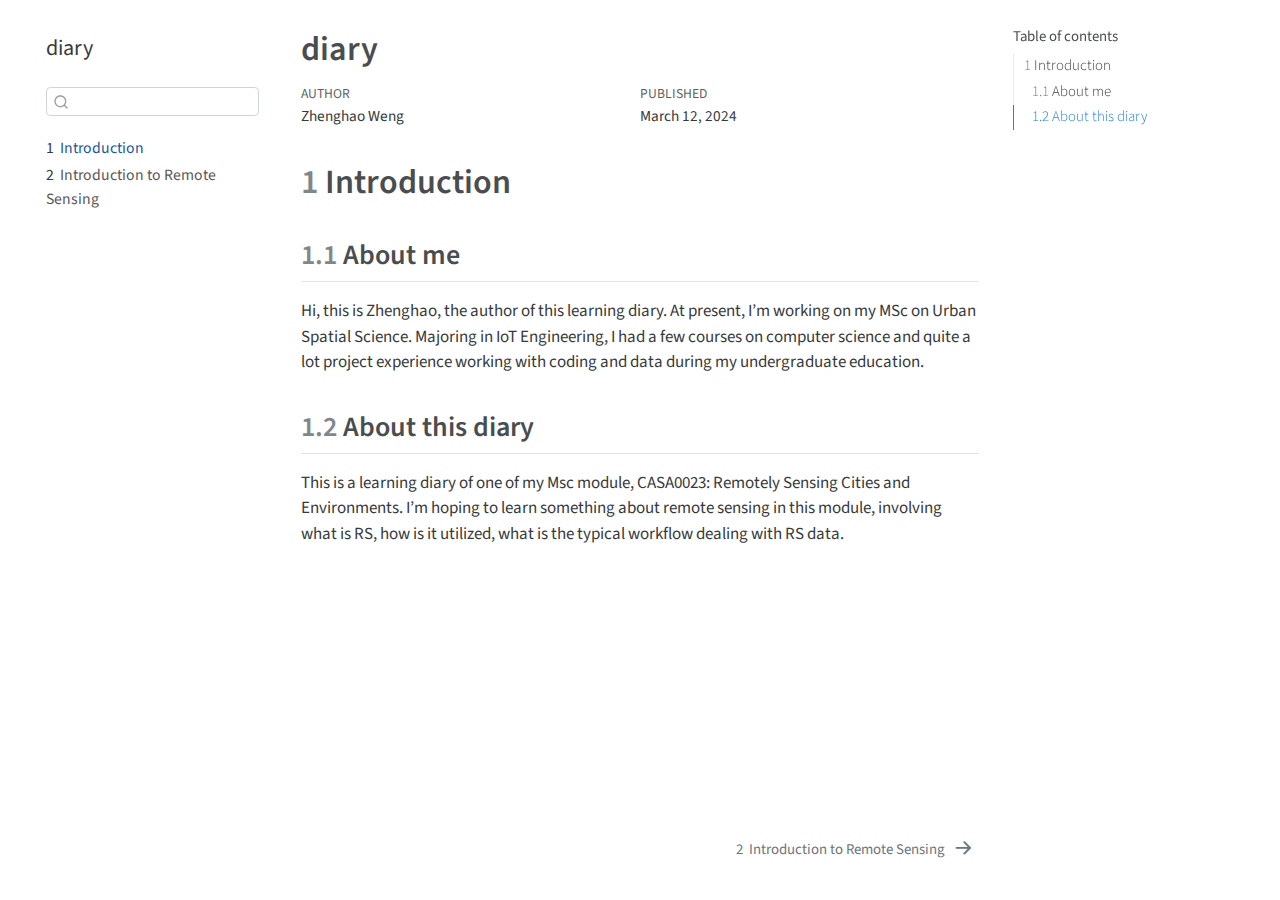
==== docs/index.html @ e33f3f0a "render" ====
<!DOCTYPE html>
<html xmlns="http://www.w3.org/1999/xhtml" lang="en" xml:lang="en"><head>

<meta charset="utf-8">
<meta name="generator" content="quarto-1.3.450">

<meta name="viewport" content="width=device-width, initial-scale=1.0, user-scalable=yes">

<meta name="author" content="Zhenghao Weng">
<meta name="dcterms.date" content="2024-03-12">

<title>diary</title>
<style>
code{white-space: pre-wrap;}
span.smallcaps{font-variant: small-caps;}
div.columns{display: flex; gap: min(4vw, 1.5em);}
div.column{flex: auto; overflow-x: auto;}
div.hanging-indent{margin-left: 1.5em; text-indent: -1.5em;}
ul.task-list{list-style: none;}
ul.task-list li input[type="checkbox"] {
  width: 0.8em;
  margin: 0 0.8em 0.2em -1em; /* quarto-specific, see https://github.com/quarto-dev/quarto-cli/issues/4556 */ 
  vertical-align: middle;
}
</style>


<script src="site_libs/quarto-nav/quarto-nav.js"></script>
<script src="site_libs/quarto-nav/headroom.min.js"></script>
<script src="site_libs/clipboard/clipboard.min.js"></script>
<script src="site_libs/quarto-search/autocomplete.umd.js"></script>
<script src="site_libs/quarto-search/fuse.min.js"></script>
<script src="site_libs/quarto-search/quarto-search.js"></script>
<meta name="quarto:offset" content="./">
<link href="./week1_Introduction.html" rel="next">
<script src="site_libs/quarto-html/quarto.js"></script>
<script src="site_libs/quarto-html/popper.min.js"></script>
<script src="site_libs/quarto-html/tippy.umd.min.js"></script>
<script src="site_libs/quarto-html/anchor.min.js"></script>
<link href="site_libs/quarto-html/tippy.css" rel="stylesheet">
<link href="site_libs/quarto-html/quarto-syntax-highlighting.css" rel="stylesheet" id="quarto-text-highlighting-styles">
<script src="site_libs/bootstrap/bootstrap.min.js"></script>
<link href="site_libs/bootstrap/bootstrap-icons.css" rel="stylesheet">
<link href="site_libs/bootstrap/bootstrap.min.css" rel="stylesheet" id="quarto-bootstrap" data-mode="light">
<script id="quarto-search-options" type="application/json">{
  "location": "sidebar",
  "copy-button": false,
  "collapse-after": 3,
  "panel-placement": "start",
  "type": "textbox",
  "limit": 20,
  "language": {
    "search-no-results-text": "No results",
    "search-matching-documents-text": "matching documents",
    "search-copy-link-title": "Copy link to search",
    "search-hide-matches-text": "Hide additional matches",
    "search-more-match-text": "more match in this document",
    "search-more-matches-text": "more matches in this document",
    "search-clear-button-title": "Clear",
    "search-detached-cancel-button-title": "Cancel",
    "search-submit-button-title": "Submit",
    "search-label": "Search"
  }
}</script>


</head>

<body class="nav-sidebar floating">

<div id="quarto-search-results"></div>
  <header id="quarto-header" class="headroom fixed-top">
  <nav class="quarto-secondary-nav">
    <div class="container-fluid d-flex">
      <button type="button" class="quarto-btn-toggle btn" data-bs-toggle="collapse" data-bs-target="#quarto-sidebar,#quarto-sidebar-glass" aria-controls="quarto-sidebar" aria-expanded="false" aria-label="Toggle sidebar navigation" onclick="if (window.quartoToggleHeadroom) { window.quartoToggleHeadroom(); }">
        <i class="bi bi-layout-text-sidebar-reverse"></i>
      </button>
      <nav class="quarto-page-breadcrumbs" aria-label="breadcrumb"><ol class="breadcrumb"><li class="breadcrumb-item"><a href="./index.html"><span class="chapter-number">1</span>&nbsp; <span class="chapter-title">Introduction</span></a></li></ol></nav>
      <a class="flex-grow-1" role="button" data-bs-toggle="collapse" data-bs-target="#quarto-sidebar,#quarto-sidebar-glass" aria-controls="quarto-sidebar" aria-expanded="false" aria-label="Toggle sidebar navigation" onclick="if (window.quartoToggleHeadroom) { window.quartoToggleHeadroom(); }">      
      </a>
      <button type="button" class="btn quarto-search-button" aria-label="" onclick="window.quartoOpenSearch();">
        <i class="bi bi-search"></i>
      </button>
    </div>
  </nav>
</header>
<!-- content -->
<div id="quarto-content" class="quarto-container page-columns page-rows-contents page-layout-article">
<!-- sidebar -->
  <nav id="quarto-sidebar" class="sidebar collapse collapse-horizontal sidebar-navigation floating overflow-auto">
    <div class="pt-lg-2 mt-2 text-left sidebar-header">
    <div class="sidebar-title mb-0 py-0">
      <a href="./">diary</a> 
    </div>
      </div>
        <div class="mt-2 flex-shrink-0 align-items-center">
        <div class="sidebar-search">
        <div id="quarto-search" class="" title="Search"></div>
        </div>
        </div>
    <div class="sidebar-menu-container"> 
    <ul class="list-unstyled mt-1">
        <li class="sidebar-item">
  <div class="sidebar-item-container"> 
  <a href="./index.html" class="sidebar-item-text sidebar-link active">
 <span class="menu-text"><span class="chapter-number">1</span>&nbsp; <span class="chapter-title">Introduction</span></span></a>
  </div>
</li>
        <li class="sidebar-item">
  <div class="sidebar-item-container"> 
  <a href="./week1_Introduction.html" class="sidebar-item-text sidebar-link">
 <span class="menu-text"><span class="chapter-number">2</span>&nbsp; <span class="chapter-title">Introduction to Remote Sensing</span></span></a>
  </div>
</li>
    </ul>
    </div>
</nav>
<div id="quarto-sidebar-glass" data-bs-toggle="collapse" data-bs-target="#quarto-sidebar,#quarto-sidebar-glass"></div>
<!-- margin-sidebar -->
    <div id="quarto-margin-sidebar" class="sidebar margin-sidebar">
        <nav id="TOC" role="doc-toc" class="toc-active">
    <h2 id="toc-title">Table of contents</h2>
   
  <ul>
  <li><a href="#introduction" id="toc-introduction" class="nav-link active" data-scroll-target="#introduction"><span class="header-section-number">1</span> Introduction</a>
  <ul class="collapse">
  <li><a href="#about-me" id="toc-about-me" class="nav-link" data-scroll-target="#about-me"><span class="header-section-number">1.1</span> About me</a></li>
  <li><a href="#about-this-diary" id="toc-about-this-diary" class="nav-link" data-scroll-target="#about-this-diary"><span class="header-section-number">1.2</span> About this diary</a></li>
  </ul></li>
  </ul>
</nav>
    </div>
<!-- main -->
<main class="content" id="quarto-document-content">

<header id="title-block-header" class="quarto-title-block default">
<div class="quarto-title">
<h1 class="title">diary</h1>
</div>



<div class="quarto-title-meta">

    <div>
    <div class="quarto-title-meta-heading">Author</div>
    <div class="quarto-title-meta-contents">
             <p>Zhenghao Weng </p>
          </div>
  </div>
    
    <div>
    <div class="quarto-title-meta-heading">Published</div>
    <div class="quarto-title-meta-contents">
      <p class="date">March 12, 2024</p>
    </div>
  </div>
  
    
  </div>
  

</header>

<section id="introduction" class="level1" data-number="1">
<h1 data-number="1"><span class="header-section-number">1</span> Introduction</h1>
<section id="about-me" class="level2" data-number="1.1">
<h2 data-number="1.1" class="anchored" data-anchor-id="about-me"><span class="header-section-number">1.1</span> About me</h2>
<p>Hi, this is Zhenghao, the author of this learning diary. At present, I’m working on my MSc on Urban Spatial Science. Majoring in IoT Engineering, I had a few courses on computer science and quite a lot project experience working with coding and data during my undergraduate education.</p>
</section>
<section id="about-this-diary" class="level2" data-number="1.2">
<h2 data-number="1.2" class="anchored" data-anchor-id="about-this-diary"><span class="header-section-number">1.2</span> About this diary</h2>
<p>This is a learning diary of one of my Msc module, CASA0023: Remotely Sensing Cities and Environments. I’m hoping to learn something about remote sensing in this module, involving what is RS, how is it utilized, what is the typical workflow dealing with RS data.</p>


</section>
</section>

</main> <!-- /main -->
<script id="quarto-html-after-body" type="application/javascript">
window.document.addEventListener("DOMContentLoaded", function (event) {
  const toggleBodyColorMode = (bsSheetEl) => {
    const mode = bsSheetEl.getAttribute("data-mode");
    const bodyEl = window.document.querySelector("body");
    if (mode === "dark") {
      bodyEl.classList.add("quarto-dark");
      bodyEl.classList.remove("quarto-light");
    } else {
      bodyEl.classList.add("quarto-light");
      bodyEl.classList.remove("quarto-dark");
    }
  }
  const toggleBodyColorPrimary = () => {
    const bsSheetEl = window.document.querySelector("link#quarto-bootstrap");
    if (bsSheetEl) {
      toggleBodyColorMode(bsSheetEl);
    }
  }
  toggleBodyColorPrimary();  
  const icon = "";
  const anchorJS = new window.AnchorJS();
  anchorJS.options = {
    placement: 'right',
    icon: icon
  };
  anchorJS.add('.anchored');
  const isCodeAnnotation = (el) => {
    for (const clz of el.classList) {
      if (clz.startsWith('code-annotation-')) {                     
        return true;
      }
    }
    return false;
  }
  const clipboard = new window.ClipboardJS('.code-copy-button', {
    text: function(trigger) {
      const codeEl = trigger.previousElementSibling.cloneNode(true);
      for (const childEl of codeEl.children) {
        if (isCodeAnnotation(childEl)) {
          childEl.remove();
        }
      }
      return codeEl.innerText;
    }
  });
  clipboard.on('success', function(e) {
    // button target
    const button = e.trigger;
    // don't keep focus
    button.blur();
    // flash "checked"
    button.classList.add('code-copy-button-checked');
    var currentTitle = button.getAttribute("title");
    button.setAttribute("title", "Copied!");
    let tooltip;
    if (window.bootstrap) {
      button.setAttribute("data-bs-toggle", "tooltip");
      button.setAttribute("data-bs-placement", "left");
      button.setAttribute("data-bs-title", "Copied!");
      tooltip = new bootstrap.Tooltip(button, 
        { trigger: "manual", 
          customClass: "code-copy-button-tooltip",
          offset: [0, -8]});
      tooltip.show();    
    }
    setTimeout(function() {
      if (tooltip) {
        tooltip.hide();
        button.removeAttribute("data-bs-title");
        button.removeAttribute("data-bs-toggle");
        button.removeAttribute("data-bs-placement");
      }
      button.setAttribute("title", currentTitle);
      button.classList.remove('code-copy-button-checked');
    }, 1000);
    // clear code selection
    e.clearSelection();
  });
  function tippyHover(el, contentFn) {
    const config = {
      allowHTML: true,
      content: contentFn,
      maxWidth: 500,
      delay: 100,
      arrow: false,
      appendTo: function(el) {
          return el.parentElement;
      },
      interactive: true,
      interactiveBorder: 10,
      theme: 'quarto',
      placement: 'bottom-start'
    };
    window.tippy(el, config); 
  }
  const noterefs = window.document.querySelectorAll('a[role="doc-noteref"]');
  for (var i=0; i<noterefs.length; i++) {
    const ref = noterefs[i];
    tippyHover(ref, function() {
      // use id or data attribute instead here
      let href = ref.getAttribute('data-footnote-href') || ref.getAttribute('href');
      try { href = new URL(href).hash; } catch {}
      const id = href.replace(/^#\/?/, "");
      const note = window.document.getElementById(id);
      return note.innerHTML;
    });
  }
      let selectedAnnoteEl;
      const selectorForAnnotation = ( cell, annotation) => {
        let cellAttr = 'data-code-cell="' + cell + '"';
        let lineAttr = 'data-code-annotation="' +  annotation + '"';
        const selector = 'span[' + cellAttr + '][' + lineAttr + ']';
        return selector;
      }
      const selectCodeLines = (annoteEl) => {
        const doc = window.document;
        const targetCell = annoteEl.getAttribute("data-target-cell");
        const targetAnnotation = annoteEl.getAttribute("data-target-annotation");
        const annoteSpan = window.document.querySelector(selectorForAnnotation(targetCell, targetAnnotation));
        const lines = annoteSpan.getAttribute("data-code-lines").split(",");
        const lineIds = lines.map((line) => {
          return targetCell + "-" + line;
        })
        let top = null;
        let height = null;
        let parent = null;
        if (lineIds.length > 0) {
            //compute the position of the single el (top and bottom and make a div)
            const el = window.document.getElementById(lineIds[0]);
            top = el.offsetTop;
            height = el.offsetHeight;
            parent = el.parentElement.parentElement;
          if (lineIds.length > 1) {
            const lastEl = window.document.getElementById(lineIds[lineIds.length - 1]);
            const bottom = lastEl.offsetTop + lastEl.offsetHeight;
            height = bottom - top;
          }
          if (top !== null && height !== null && parent !== null) {
            // cook up a div (if necessary) and position it 
            let div = window.document.getElementById("code-annotation-line-highlight");
            if (div === null) {
              div = window.document.createElement("div");
              div.setAttribute("id", "code-annotation-line-highlight");
              div.style.position = 'absolute';
              parent.appendChild(div);
            }
            div.style.top = top - 2 + "px";
            div.style.height = height + 4 + "px";
            let gutterDiv = window.document.getElementById("code-annotation-line-highlight-gutter");
            if (gutterDiv === null) {
              gutterDiv = window.document.createElement("div");
              gutterDiv.setAttribute("id", "code-annotation-line-highlight-gutter");
              gutterDiv.style.position = 'absolute';
              const codeCell = window.document.getElementById(targetCell);
              const gutter = codeCell.querySelector('.code-annotation-gutter');
              gutter.appendChild(gutterDiv);
            }
            gutterDiv.style.top = top - 2 + "px";
            gutterDiv.style.height = height + 4 + "px";
          }
          selectedAnnoteEl = annoteEl;
        }
      };
      const unselectCodeLines = () => {
        const elementsIds = ["code-annotation-line-highlight", "code-annotation-line-highlight-gutter"];
        elementsIds.forEach((elId) => {
          const div = window.document.getElementById(elId);
          if (div) {
            div.remove();
          }
        });
        selectedAnnoteEl = undefined;
      };
      // Attach click handler to the DT
      const annoteDls = window.document.querySelectorAll('dt[data-target-cell]');
      for (const annoteDlNode of annoteDls) {
        annoteDlNode.addEventListener('click', (event) => {
          const clickedEl = event.target;
          if (clickedEl !== selectedAnnoteEl) {
            unselectCodeLines();
            const activeEl = window.document.querySelector('dt[data-target-cell].code-annotation-active');
            if (activeEl) {
              activeEl.classList.remove('code-annotation-active');
            }
            selectCodeLines(clickedEl);
            clickedEl.classList.add('code-annotation-active');
          } else {
            // Unselect the line
            unselectCodeLines();
            clickedEl.classList.remove('code-annotation-active');
          }
        });
      }
  const findCites = (el) => {
    const parentEl = el.parentElement;
    if (parentEl) {
      const cites = parentEl.dataset.cites;
      if (cites) {
        return {
          el,
          cites: cites.split(' ')
        };
      } else {
        return findCites(el.parentElement)
      }
    } else {
      return undefined;
    }
  };
  var bibliorefs = window.document.querySelectorAll('a[role="doc-biblioref"]');
  for (var i=0; i<bibliorefs.length; i++) {
    const ref = bibliorefs[i];
    const citeInfo = findCites(ref);
    if (citeInfo) {
      tippyHover(citeInfo.el, function() {
        var popup = window.document.createElement('div');
        citeInfo.cites.forEach(function(cite) {
          var citeDiv = window.document.createElement('div');
          citeDiv.classList.add('hanging-indent');
          citeDiv.classList.add('csl-entry');
          var biblioDiv = window.document.getElementById('ref-' + cite);
          if (biblioDiv) {
            citeDiv.innerHTML = biblioDiv.innerHTML;
          }
          popup.appendChild(citeDiv);
        });
        return popup.innerHTML;
      });
    }
  }
});
</script>
<nav class="page-navigation">
  <div class="nav-page nav-page-previous">
  </div>
  <div class="nav-page nav-page-next">
      <a href="./week1_Introduction.html" class="pagination-link">
        <span class="nav-page-text"><span class="chapter-number">2</span>&nbsp; <span class="chapter-title">Introduction to Remote Sensing</span></span> <i class="bi bi-arrow-right-short"></i>
      </a>
  </div>
</nav>
</div> <!-- /content -->



</body></html>
---- docs/site_libs/quarto-html/tippy.css ----
.tippy-box[data-animation=fade][data-state=hidden]{opacity:0}[data-tippy-root]{max-width:calc(100vw - 10px)}.tippy-box{position:relative;background-color:#333;color:#fff;border-radius:4px;font-size:14px;line-height:1.4;white-space:normal;outline:0;transition-property:transform,visibility,opacity}.tippy-box[data-placement^=top]>.tippy-arrow{bottom:0}.tippy-box[data-placement^=top]>.tippy-arrow:before{bottom:-7px;left:0;border-width:8px 8px 0;border-top-color:initial;transform-origin:center top}.tippy-box[data-placement^=bottom]>.tippy-arrow{top:0}.tippy-box[data-placement^=bottom]>.tippy-arrow:before{top:-7px;left:0;border-width:0 8px 8px;border-bottom-color:initial;transform-origin:center bottom}.tippy-box[data-placement^=left]>.tippy-arrow{right:0}.tippy-box[data-placement^=left]>.tippy-arrow:before{border-width:8px 0 8px 8px;border-left-color:initial;right:-7px;transform-origin:center left}.tippy-box[data-placement^=right]>.tippy-arrow{left:0}.tippy-box[data-placement^=right]>.tippy-arrow:before{left:-7px;border-width:8px 8px 8px 0;border-right-color:initial;transform-origin:center right}.tippy-box[data-inertia][data-state=visible]{transition-timing-function:cubic-bezier(.54,1.5,.38,1.11)}.tippy-arrow{width:16px;height:16px;color:#333}.tippy-arrow:before{content:"";position:absolute;border-color:transparent;border-style:solid}.tippy-content{position:relative;padding:5px 9px;z-index:1}
---- docs/site_libs/quarto-html/quarto-syntax-highlighting.css ----
/* quarto syntax highlight colors */
:root {
  --quarto-hl-ot-color: #003B4F;
  --quarto-hl-at-color: #657422;
  --quarto-hl-ss-color: #20794D;
  --quarto-hl-an-color: #5E5E5E;
  --quarto-hl-fu-color: #4758AB;
  --quarto-hl-st-color: #20794D;
  --quarto-hl-cf-color: #003B4F;
  --quarto-hl-op-color: #5E5E5E;
  --quarto-hl-er-color: #AD0000;
  --quarto-hl-bn-color: #AD0000;
  --quarto-hl-al-color: #AD0000;
  --quarto-hl-va-color: #111111;
  --quarto-hl-bu-color: inherit;
  --quarto-hl-ex-color: inherit;
  --quarto-hl-pp-color: #AD0000;
  --quarto-hl-in-color: #5E5E5E;
  --quarto-hl-vs-color: #20794D;
  --quarto-hl-wa-color: #5E5E5E;
  --quarto-hl-do-color: #5E5E5E;
  --quarto-hl-im-color: #00769E;
  --quarto-hl-ch-color: #20794D;
  --quarto-hl-dt-color: #AD0000;
  --quarto-hl-fl-color: #AD0000;
  --quarto-hl-co-color: #5E5E5E;
  --quarto-hl-cv-color: #5E5E5E;
  --quarto-hl-cn-color: #8f5902;
  --quarto-hl-sc-color: #5E5E5E;
  --quarto-hl-dv-color: #AD0000;
  --quarto-hl-kw-color: #003B4F;
}

/* other quarto variables */
:root {
  --quarto-font-monospace: SFMono-Regular, Menlo, Monaco, Consolas, "Liberation Mono", "Courier New", monospace;
}

pre > code.sourceCode > span {
  color: #003B4F;
}

code span {
  color: #003B4F;
}

code.sourceCode > span {
  color: #003B4F;
}

div.sourceCode,
div.sourceCode pre.sourceCode {
  color: #003B4F;
}

code span.ot {
  color: #003B4F;
  font-style: inherit;
}

code span.at {
  color: #657422;
  font-style: inherit;
}

code span.ss {
  color: #20794D;
  font-style: inherit;
}

code span.an {
  color: #5E5E5E;
  font-style: inherit;
}

code span.fu {
  color: #4758AB;
  font-style: inherit;
}

code span.st {
  color: #20794D;
  font-style: inherit;
}

code span.cf {
  color: #003B4F;
  font-style: inherit;
}

code span.op {
  color: #5E5E5E;
  font-style: inherit;
}

code span.er {
  color: #AD0000;
  font-style: inherit;
}

code span.bn {
  color: #AD0000;
  font-style: inherit;
}

code span.al {
  color: #AD0000;
  font-style: inherit;
}

code span.va {
  color: #111111;
  font-style: inherit;
}

code span.bu {
  font-style: inherit;
}

code span.ex {
  font-style: inherit;
}

code span.pp {
  color: #AD0000;
  font-style: inherit;
}

code span.in {
  color: #5E5E5E;
  font-style: inherit;
}

code span.vs {
  color: #20794D;
  font-style: inherit;
}

code span.wa {
  color: #5E5E5E;
  font-style: italic;
}

code span.do {
  color: #5E5E5E;
  font-style: italic;
}

code span.im {
  color: #00769E;
  font-style: inherit;
}

code span.ch {
  color: #20794D;
  font-style: inherit;
}

code span.dt {
  color: #AD0000;
  font-style: inherit;
}

code span.fl {
  color: #AD0000;
  font-style: inherit;
}

code span.co {
  color: #5E5E5E;
  font-style: inherit;
}

code span.cv {
  color: #5E5E5E;
  font-style: italic;
}

code span.cn {
  color: #8f5902;
  font-style: inherit;
}

code span.sc {
  color: #5E5E5E;
  font-style: inherit;
}

code span.dv {
  color: #AD0000;
  font-style: inherit;
}

code span.kw {
  color: #003B4F;
  font-style: inherit;
}

.prevent-inlining {
  content: "</";
}

/*# sourceMappingURL=debc5d5d77c3f9108843748ff7464032.css.map */
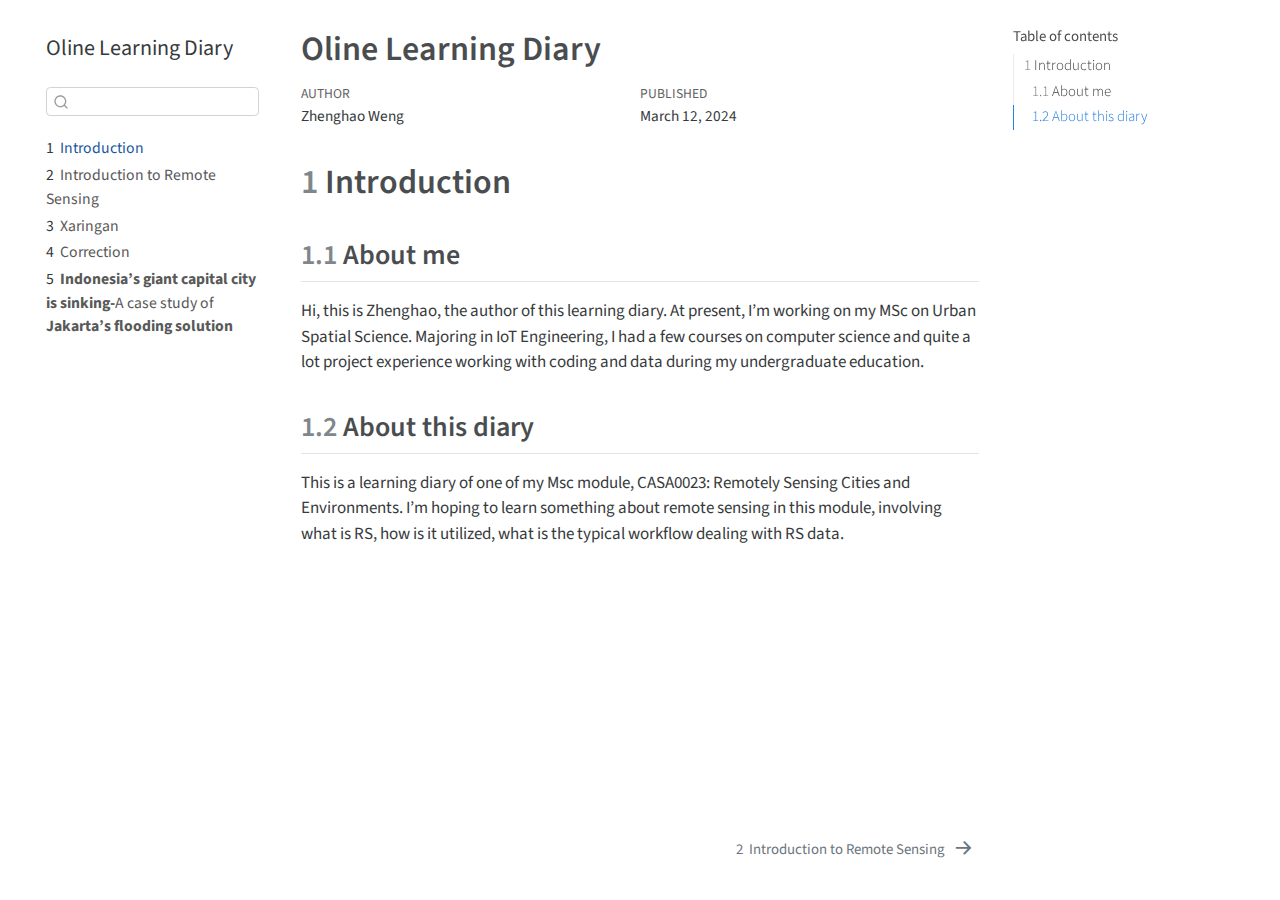
==== commit d8a276d1: "4" ====
--- a/docs/index.html
+++ b/docs/index.html
@@ -9,7 +9,7 @@
 <meta name="author" content="Zhenghao Weng">
 <meta name="dcterms.date" content="2024-03-12">
 
-<title>diary</title>
+<title>Oline Learning Diary</title>
 <style>
 code{white-space: pre-wrap;}
 span.smallcaps{font-variant: small-caps;}
@@ -90,7 +90,7 @@
   <nav id="quarto-sidebar" class="sidebar collapse collapse-horizontal sidebar-navigation floating overflow-auto">
     <div class="pt-lg-2 mt-2 text-left sidebar-header">
     <div class="sidebar-title mb-0 py-0">
-      <a href="./">diary</a> 
+      <a href="./">Oline Learning Diary</a> 
     </div>
       </div>
         <div class="mt-2 flex-shrink-0 align-items-center">
@@ -110,6 +110,24 @@
   <div class="sidebar-item-container"> 
   <a href="./week1_Introduction.html" class="sidebar-item-text sidebar-link">
  <span class="menu-text"><span class="chapter-number">2</span>&nbsp; <span class="chapter-title">Introduction to Remote Sensing</span></span></a>
+  </div>
+</li>
+        <li class="sidebar-item">
+  <div class="sidebar-item-container"> 
+  <a href="./week2_Xaringan.html" class="sidebar-item-text sidebar-link">
+ <span class="menu-text"><span class="chapter-number">3</span>&nbsp; <span class="chapter-title">Xaringan</span></span></a>
+  </div>
+</li>
+        <li class="sidebar-item">
+  <div class="sidebar-item-container"> 
+  <a href="./week3_Correction.html" class="sidebar-item-text sidebar-link">
+ <span class="menu-text"><span class="chapter-number">4</span>&nbsp; <span class="chapter-title">Correction</span></span></a>
+  </div>
+</li>
+        <li class="sidebar-item">
+  <div class="sidebar-item-container"> 
+  <a href="./week4_Policy.html" class="sidebar-item-text sidebar-link">
+ <span class="menu-text"><span class="chapter-number">5</span>&nbsp; <span class="chapter-title"><strong>Indonesia’s giant capital city is sinking-</strong>A case study of <strong>Jakarta’s flooding solution</strong></span></span></a>
   </div>
 </li>
     </ul>
@@ -135,7 +153,7 @@
 
 <header id="title-block-header" class="quarto-title-block default">
 <div class="quarto-title">
-<h1 class="title">diary</h1>
+<h1 class="title">Oline Learning Diary</h1>
 </div>
 
 
